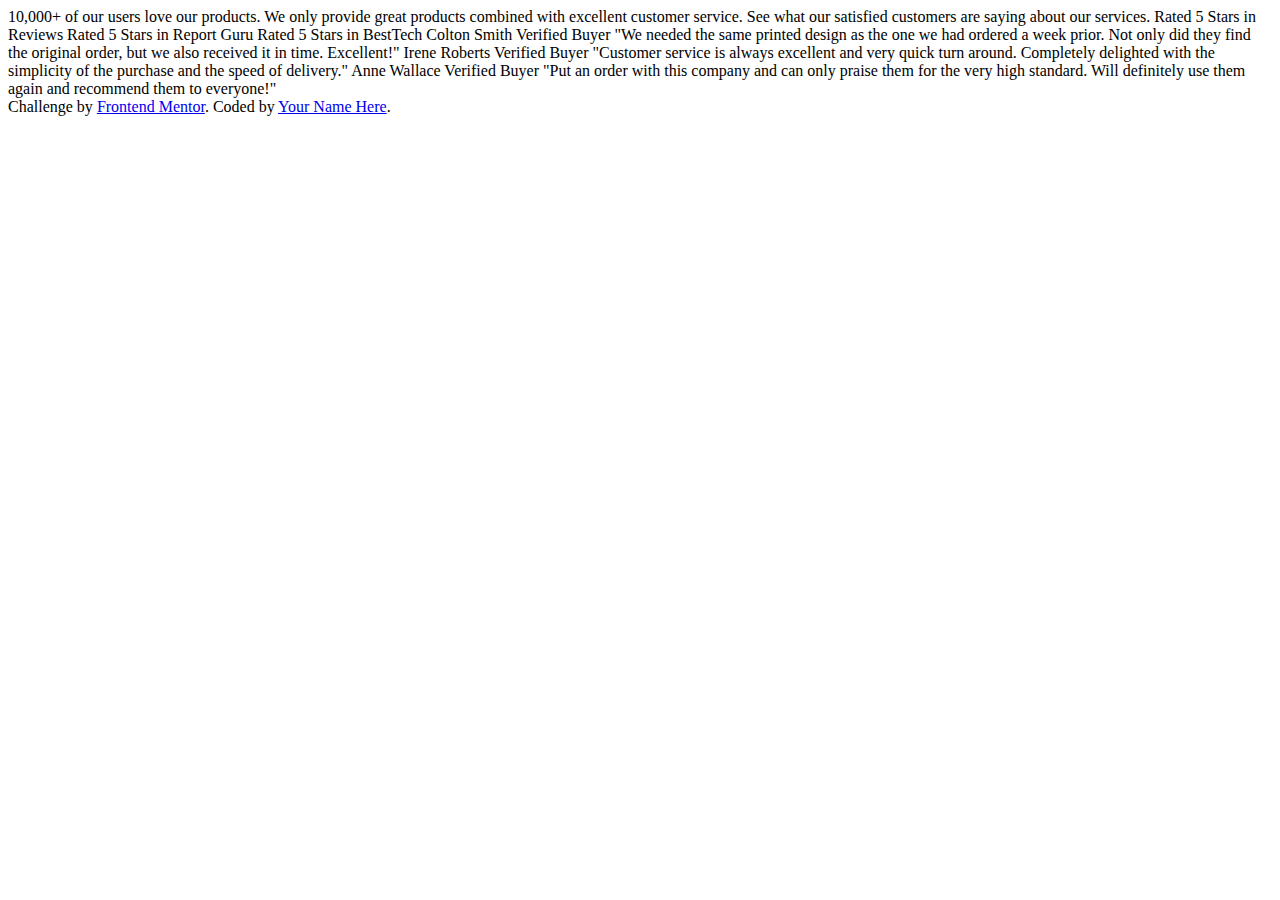
==== index.html @ 3d37946d "Index.html" ====
<!DOCTYPE html>
<html lang="en">
  <head>
    <meta charset="UTF-8" />
    <meta name="viewport" content="width=device-width, initial-scale=1.0" />
    <!-- displays site properly based on user's device -->

    <link
      rel="icon"
      type="image/png"
      sizes="32x32"
      href="./images/favicon-32x32.png"
    />

    <title>Frontend Mentor | Social proof section</title>

    <!-- Feel free to remove these styles or customise in your own stylesheet 👍 -->
    
  </head>
  <body>
    10,000+ of our users love our products.

    We only provide great products combined with excellent customer service.
    See what our satisfied customers are saying about our services.
    
    Rated 5 Stars in Reviews
    Rated 5 Stars in Report Guru
    Rated 5 Stars in BestTech
    
    Colton Smith 
    Verified Buyer
    "We needed the same printed design as the one we had ordered a week prior.
    Not only did they find the original order, but we also received it in time.
    Excellent!"
    
    Irene Roberts 
    Verified Buyer
    "Customer service is always excellent and very quick turn around. Completely
    delighted with the simplicity of the purchase and the speed of delivery."
    
    Anne Wallace 
    Verified Buyer
    "Put an order with this company and can only praise them for the very high
    standard. Will definitely use them again and recommend them to everyone!"

    <div class="attribution">
      Challenge by
      <a href="https://www.frontendmentor.io?ref=challenge" target="_blank"
        >Frontend Mentor</a
      >. Coded by <a href="#">Your Name Here</a>.
    </div>
  </body>
</html>
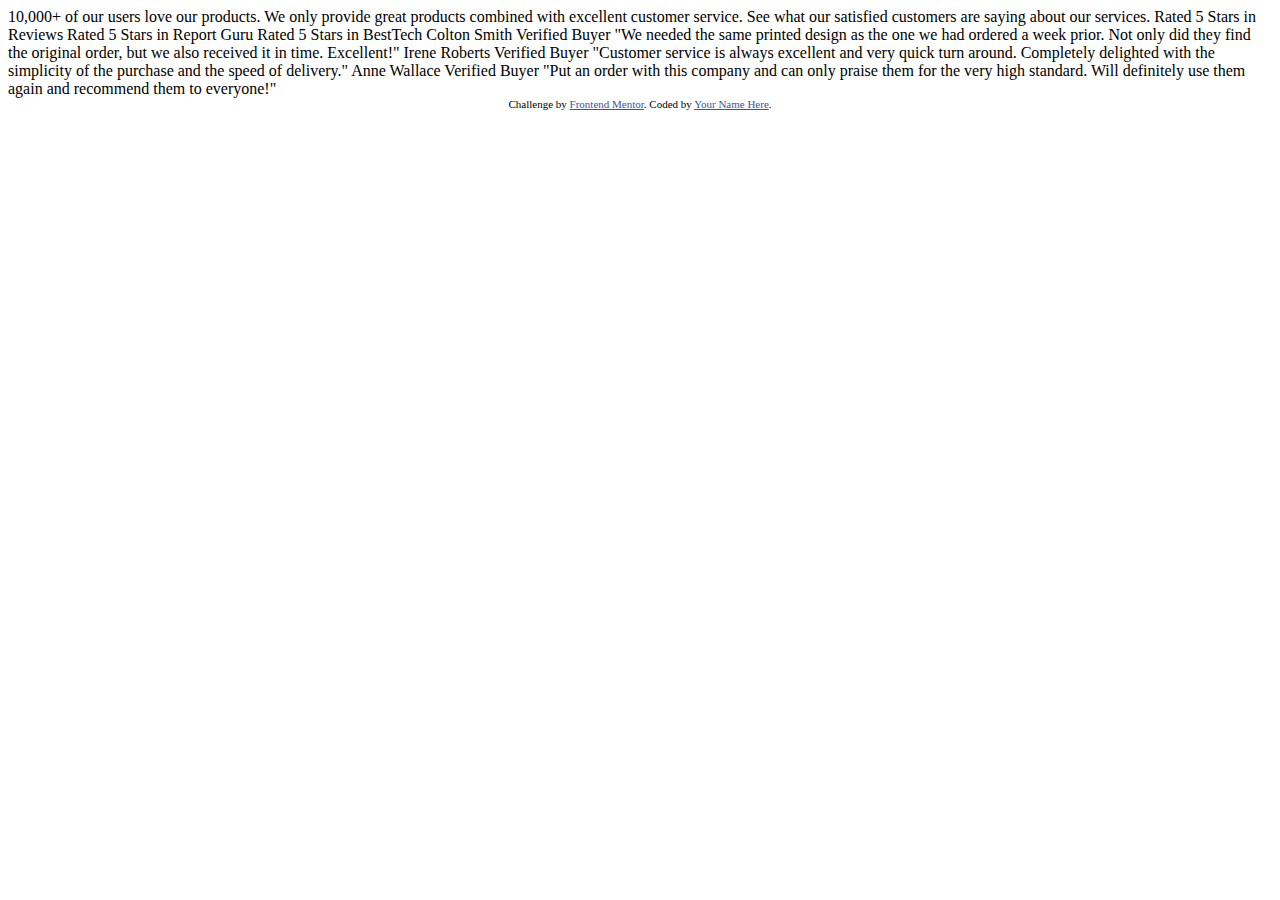
==== commit 7460c26b: "-m "Updated"" ====
--- a/index.html
+++ b/index.html
@@ -15,7 +15,15 @@
     <title>Frontend Mentor | Social proof section</title>
 
     <!-- Feel free to remove these styles or customise in your own stylesheet 👍 -->
-    
+    <style>
+      .attribution {
+        font-size: 11px;
+        text-align: center;
+      }
+      .attribution a {
+        color: hsl(228, 45%, 44%);
+      }
+    </style>
   </head>
   <body>
     10,000+ of our users love our products.
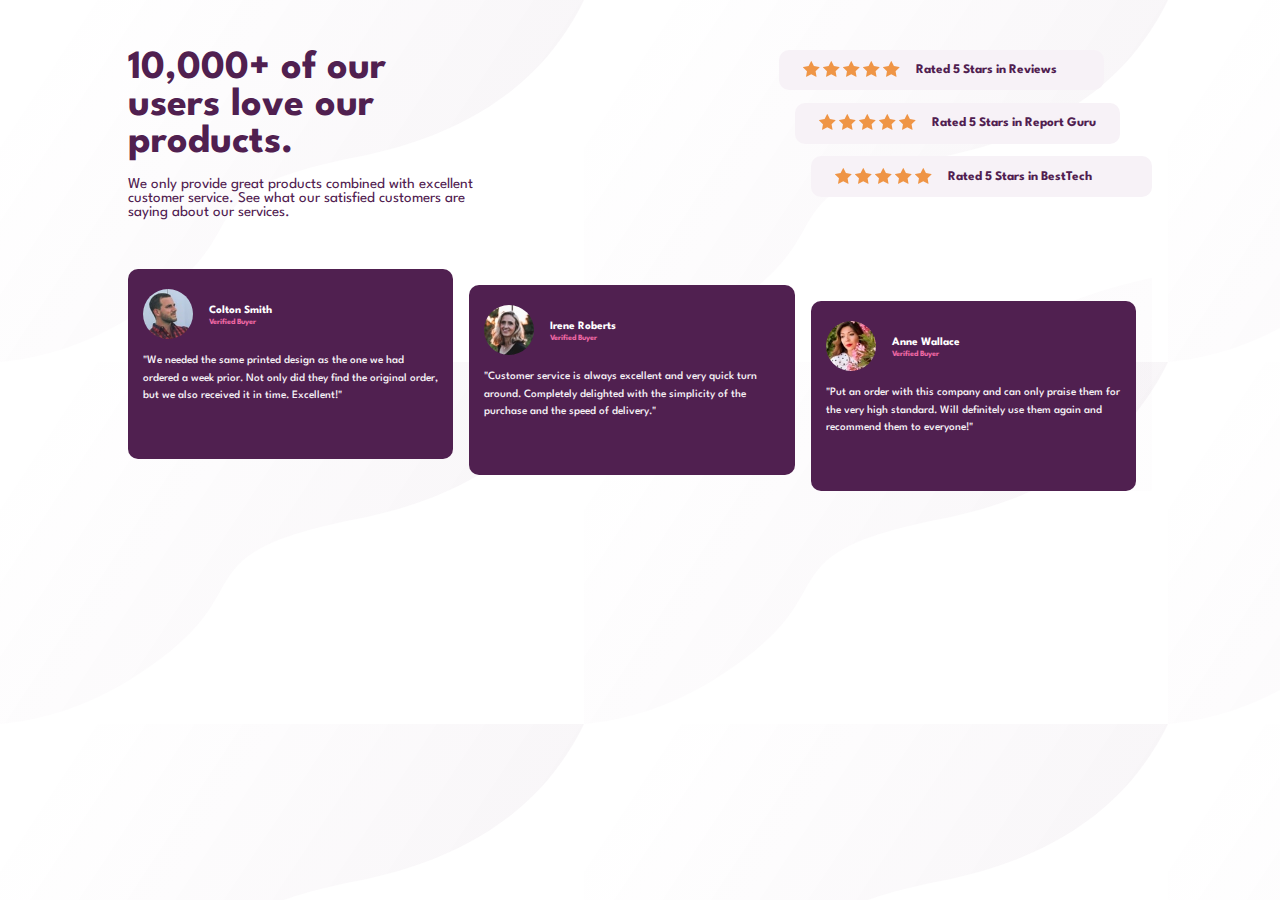
==== commit bcc28b05: "rearrange" ====
--- a/index.html
+++ b/index.html
@@ -1,61 +1,127 @@
 <!DOCTYPE html>
 <html lang="en">
-  <head>
+
+<head>
     <meta charset="UTF-8" />
     <meta name="viewport" content="width=device-width, initial-scale=1.0" />
     <!-- displays site properly based on user's device -->
 
-    <link
-      rel="icon"
-      type="image/png"
-      sizes="32x32"
-      href="./images/favicon-32x32.png"
-    />
-
+    <link rel="icon" type="image/png" sizes="32x32" href="./images/favicon-32x32.png" />
+    <link href="https://fonts.googleapis.com/css2?family=League+Spartan:wght@100;400;500;700&display=swap" rel="stylesheet">
+    <link rel="stylesheet" href="/css/style.css">
     <title>Frontend Mentor | Social proof section</title>
 
-    <!-- Feel free to remove these styles or customise in your own stylesheet 👍 -->
-    <style>
-      .attribution {
-        font-size: 11px;
-        text-align: center;
-      }
-      .attribution a {
-        color: hsl(228, 45%, 44%);
-      }
-    </style>
-  </head>
-  <body>
-    10,000+ of our users love our products.
+</head>
 
-    We only provide great products combined with excellent customer service.
-    See what our satisfied customers are saying about our services.
-    
-    Rated 5 Stars in Reviews
-    Rated 5 Stars in Report Guru
-    Rated 5 Stars in BestTech
-    
-    Colton Smith 
-    Verified Buyer
-    "We needed the same printed design as the one we had ordered a week prior.
-    Not only did they find the original order, but we also received it in time.
-    Excellent!"
-    
-    Irene Roberts 
-    Verified Buyer
-    "Customer service is always excellent and very quick turn around. Completely
-    delighted with the simplicity of the purchase and the speed of delivery."
-    
-    Anne Wallace 
-    Verified Buyer
-    "Put an order with this company and can only praise them for the very high
-    standard. Will definitely use them again and recommend them to everyone!"
+<body>
+    <div class="container">
+        <div class="top">
+            <div class="big-heading">
+                <h1>10,000+ of our <br>users love our <br>products.</h1>
+                <p>We only provide great products combined with excellent <br>customer service. See what our satisfied customers are <br>saying about our services.</p>
+            </div>
+            <div class="ratings">
 
-    <div class="attribution">
-      Challenge by
-      <a href="https://www.frontendmentor.io?ref=challenge" target="_blank"
-        >Frontend Mentor</a
-      >. Coded by <a href="#">Your Name Here</a>.
+                <div class="rating-1st">
+                    <div class="customer-rating">
+                        <div class="rating-img">
+                            <img src="/images/icon-star.svg" alt="star">
+                            <img src="/images/icon-star.svg" alt="star">
+                            <img src="/images/icon-star.svg" alt="star">
+                            <img src="/images/icon-star.svg" alt="star">
+                            <img src="/images/icon-star.svg" alt="star">
+                        </div>
+                        <div class="rating-1st-text">
+                            <h3>Rated 5 Stars in Reviews</h3>
+                        </div>
+                    </div>
+                </div>
+
+                <div class="rating-2nd">
+                    <div class="customer-rating">
+                        <div class="rating-img">
+                            <img src="/images/icon-star.svg" alt="star">
+                            <img src="/images/icon-star.svg" alt="star">
+                            <img src="/images/icon-star.svg" alt="star">
+                            <img src="/images/icon-star.svg" alt="star">
+                            <img src="/images/icon-star.svg" alt="star">
+                        </div>
+                        <div class="rating-2nd-text">
+                            <h3>Rated 5 Stars in Report Guru</h3>
+                        </div>
+                    </div>
+                </div>
+
+                <div class="rating-3rd">
+                    <div class="customer-rating">
+                        <div class="rating-img">
+                            <img src="/images/icon-star.svg" alt="star">
+                            <img src="/images/icon-star.svg" alt="star">
+                            <img src="/images/icon-star.svg" alt="star">
+                            <img src="/images/icon-star.svg" alt="star">
+                            <img src="/images/icon-star.svg" alt="star">
+                        </div>
+                        <div class="rating-3rd-text">
+                            <h3>Rated 5 Stars in BestTech</h3>
+                        </div>
+                    </div>
+                </div>
+            </div>
+        </div>
+
+        <div class="bottom-ratings">
+            <div class="rating-card">
+
+                <div class="rating-card-1 card">
+                    <div class="profile">
+                        <div class="profile-img">
+                            <img src="/images/image-colton.jpg" alt="Colton">
+                        </div>
+                        <div class="profile-detail">
+                            <h3>Colton Smith</h3>
+                            <h5>Verified Buyer</h5>
+                        </div>
+                    </div>
+                    <div class="review">
+                        <p>"We needed the same printed design as the one we had ordered a week prior. Not only did they find the original order, but we also received it in time. Excellent!"
+                        </p>
+                    </div>
+                </div>
+
+                <div class="rating-card-2 card">
+                    <div class="profile">
+                        <div class="profile-img">
+                            <img src="/images/image-irene.jpg" alt="irene">
+                        </div>
+                        <div class="profile-detail">
+                            <h3>Irene Roberts</h3>
+                            <h5>Verified Buyer</h5>
+                        </div>
+                    </div>
+                    <div class="review">
+                        <p>"Customer service is always excellent and very quick turn around. Completely delighted with the simplicity of the purchase and the speed of delivery."
+                        </p>
+                    </div>
+                </div>
+
+                <div class="rating-card-3 card">
+                    <div class="profile">
+                        <div class="profile-img">
+                            <img src="/images/image-anne.jpg" alt="anne">
+                        </div>
+                        <div class="profile-detail">
+                            <h3>Anne Wallace</h3>
+                            <h5>Verified Buyer</h5>
+                        </div>
+                    </div>
+                    <div class="review">
+                        <p>"Put an order with this company and can only praise them for the very high standard. Will definitely use them again and recommend them to everyone!"
+                        </p>
+                    </div>
+                </div>
+            </div>
+        </div>
     </div>
-  </body>
-</html>
+</body>
+
+</html>--- a/css/style.css
+++ b/css/style.css
@@ -0,0 +1,169 @@
+* {
+    margin: 0;
+    padding: 0;
+}
+
+body {
+    background-image: url("/images/bg-pattern-top-desktop.svg");
+    font-family: 'League Spartan', sans-serif;
+    font-size: 15px;
+    color: hsl(300, 43%, 22%);
+}
+
+.container {
+    width: 80%;
+    margin: 0 auto;
+    justify-content: center;
+}
+
+.top {
+    display: flex;
+    justify-content: space-between;
+    margin-top: 50px;
+    flex-wrap: wrap;
+}
+
+.top h1 {
+    font-size: 2.5rem;
+    margin-bottom: 1rem;
+}
+
+.top p {
+    font-size: -9rem;
+}
+
+.customer-rating {
+    display: flex;
+    flex-wrap: wrap;
+    background-color: hsl(300, 24%, 96%);
+    padding: .7rem 1.5rem;
+    margin-bottom: .8rem;
+    font-size: .7rem;
+    align-items: center;
+    border-radius: 10px;
+}
+
+.rating-img {
+    margin-right: 1rem;
+}
+
+.rating-1st {
+    margin-right: 3rem;
+}
+
+.rating-2nd {
+    margin-left: 1rem;
+    margin-right: 2rem;
+}
+
+.rating-3rd {
+    margin-left: 2rem;
+}
+
+.bottom-ratings {
+    margin-top: 50px;
+}
+
+.rating-card {
+    display: flex;
+    justify-content: space-between;
+}
+
+.card {
+    width: 300px;
+    height: 150px;
+    background-color: hsl(300, 43%, 22%);
+    margin-right: 1rem;
+    padding: 20px 15px;
+    border-radius: 10px;
+}
+
+.profile {
+    display: flex;
+    align-items: center;
+}
+
+.profile img {
+    width: 50px;
+    height: auto;
+    border-radius: 100px;
+    margin-right: 1rem;
+}
+
+.profile h3 {
+    font-size: .7rem;
+    color: hsl(0, 0%, 100%);
+    margin-bottom: 3px;
+}
+
+.profile h5 {
+    font-size: .5rem;
+    color: hsl(333, 80%, 67%);
+}
+
+.review p {
+    font-size: .7rem;
+    color: hsl(300, 24%, 96%);
+    margin-top: 10px;
+    font-weight: 500;
+    line-height: 1.1rem;
+}
+
+.rating-card-2 {
+    margin-top: 1rem;
+}
+
+.rating-card-3 {
+    margin-top: 2rem;
+}
+
+.bottom-ratings {
+    background-image: url("/images/bg-pattern-bottom-desktop.svg");
+}
+
+@media (max-width: 375px) {
+    .top h1 {
+        font-size: 2rem;
+        margin-top: 1rem;
+        text-align: center;
+        background-image: url("/images/bg-pattern-top-mobile.svg");
+    }
+    .top p {
+        font-size: 1rem;
+        text-align: center;
+        margin-bottom: 20px;
+    }
+    .rating-1st {
+        margin-left: 0;
+        margin-right: 0;
+    }
+    .rating-2nd {
+        margin-left: 0;
+        margin-right: 0;
+    }
+    .rating-3rd {
+        margin-left: 0;
+        margin-right: 0;
+    }
+    .rating-img {
+        margin-right: 0;
+    }
+    .customer-rating {
+        justify-content: center;
+    }
+    .rating-card {
+        justify-content: center;
+        flex-wrap: wrap;
+        margin: 0;
+    }
+    .card {
+        width: 100%;
+        margin-top: 1rem;
+    }
+    .bottom-ratings {
+        margin-top: 0;
+        margin-bottom: 0;
+        background-image: url("/images/bg-pattern-bottom-mobile.svg");
+        background-position: bottom;
+    }
+}